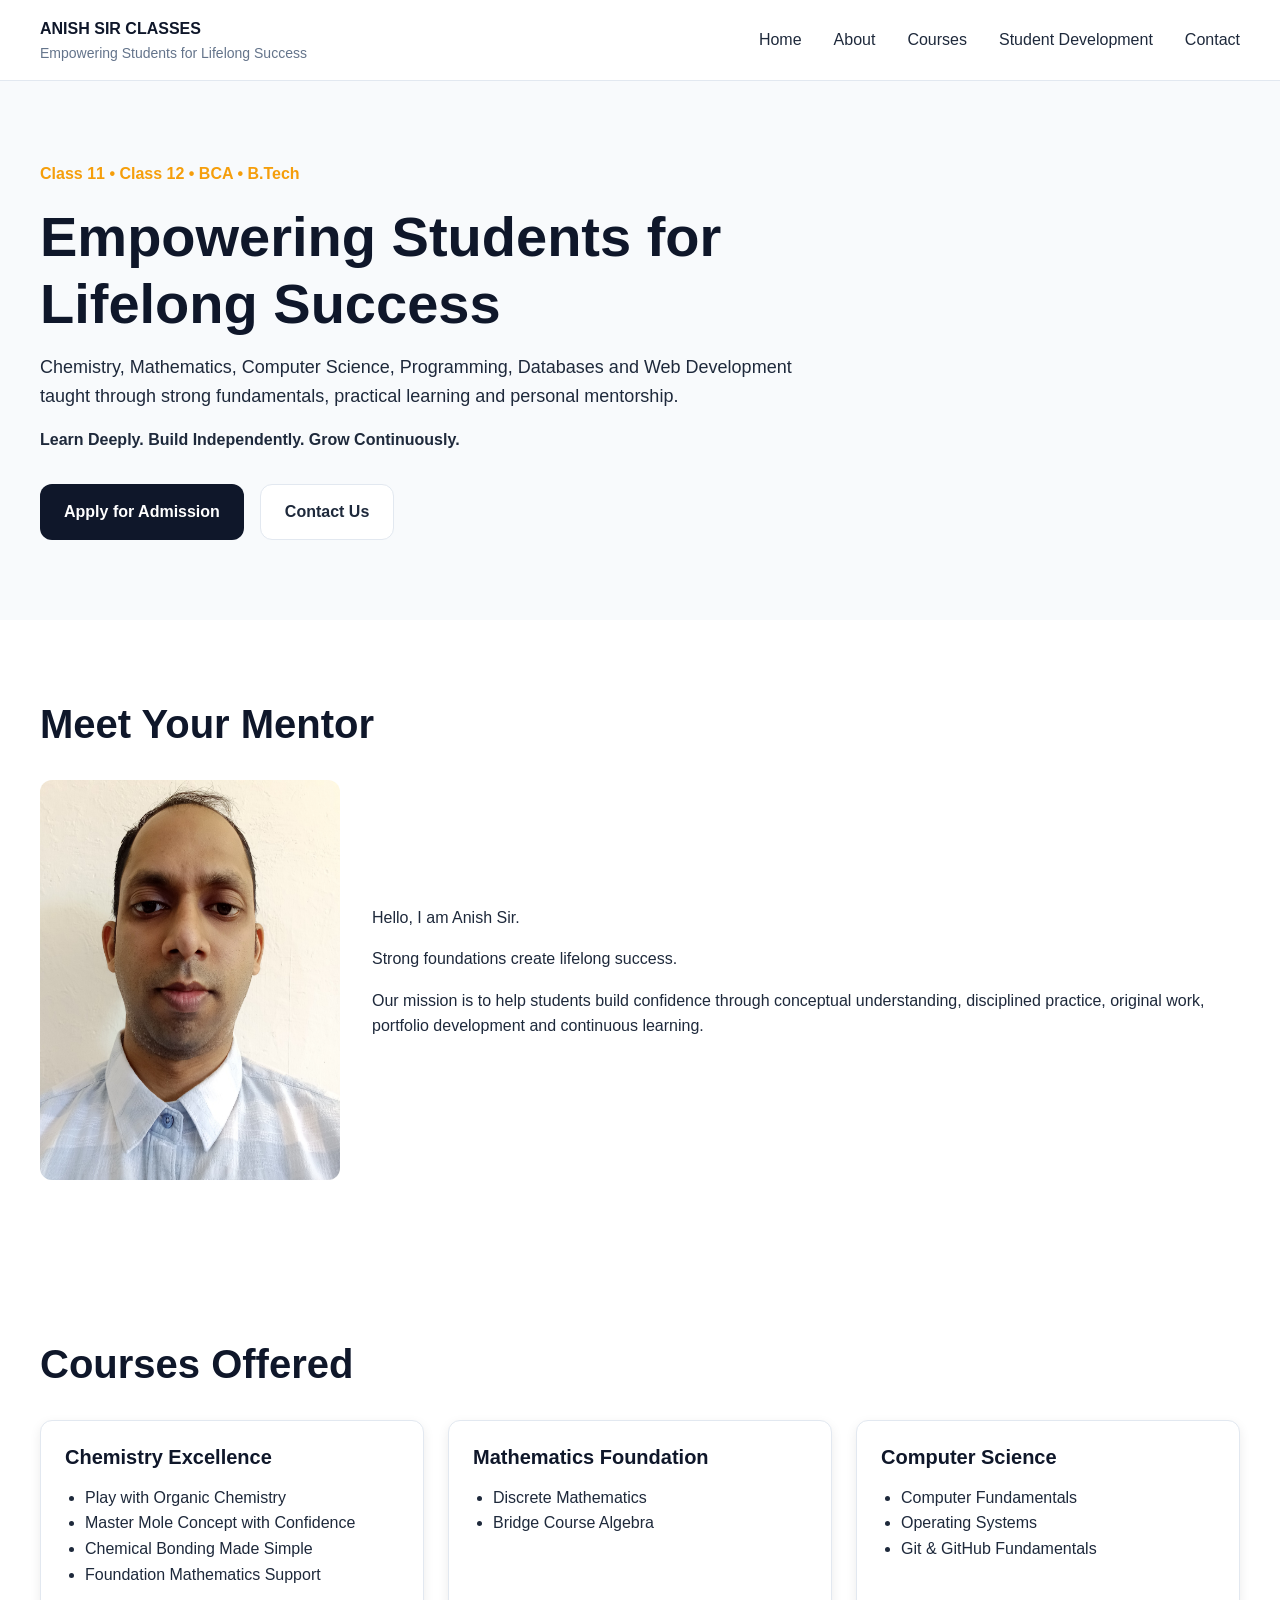
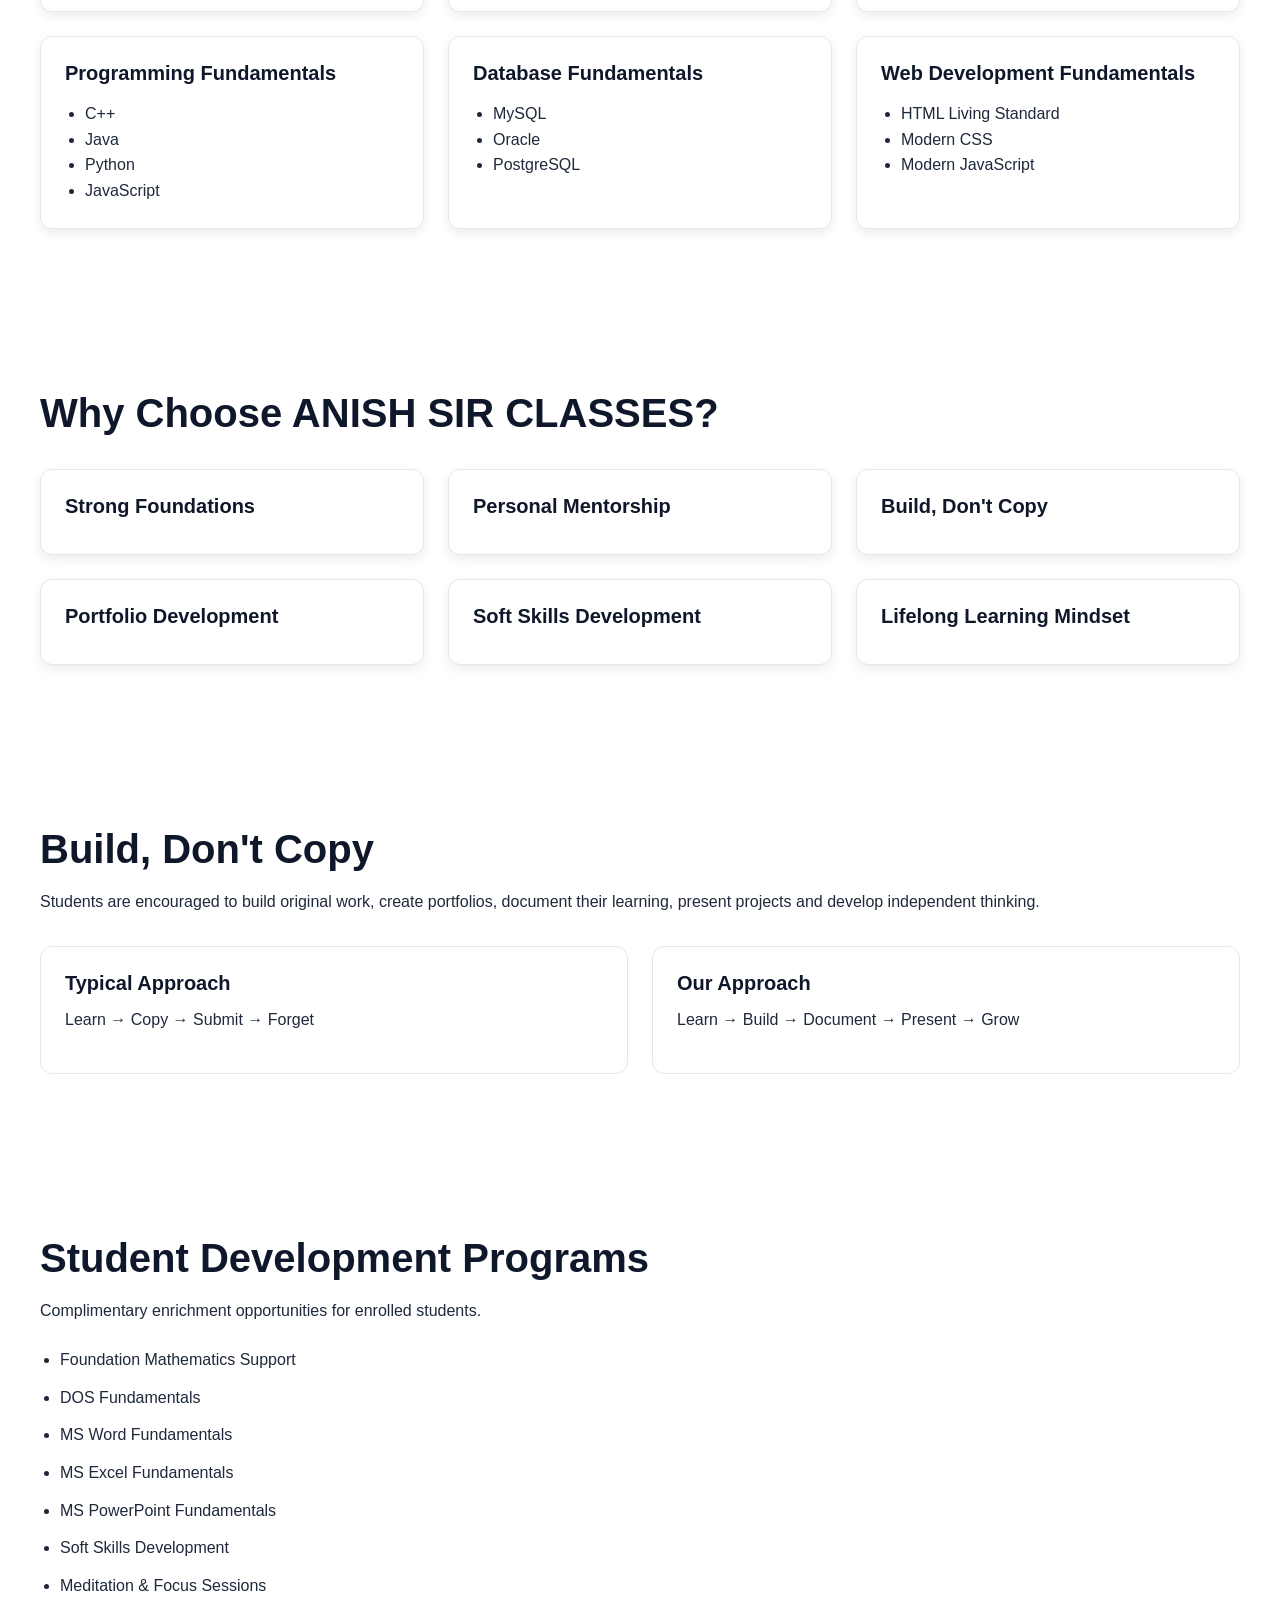
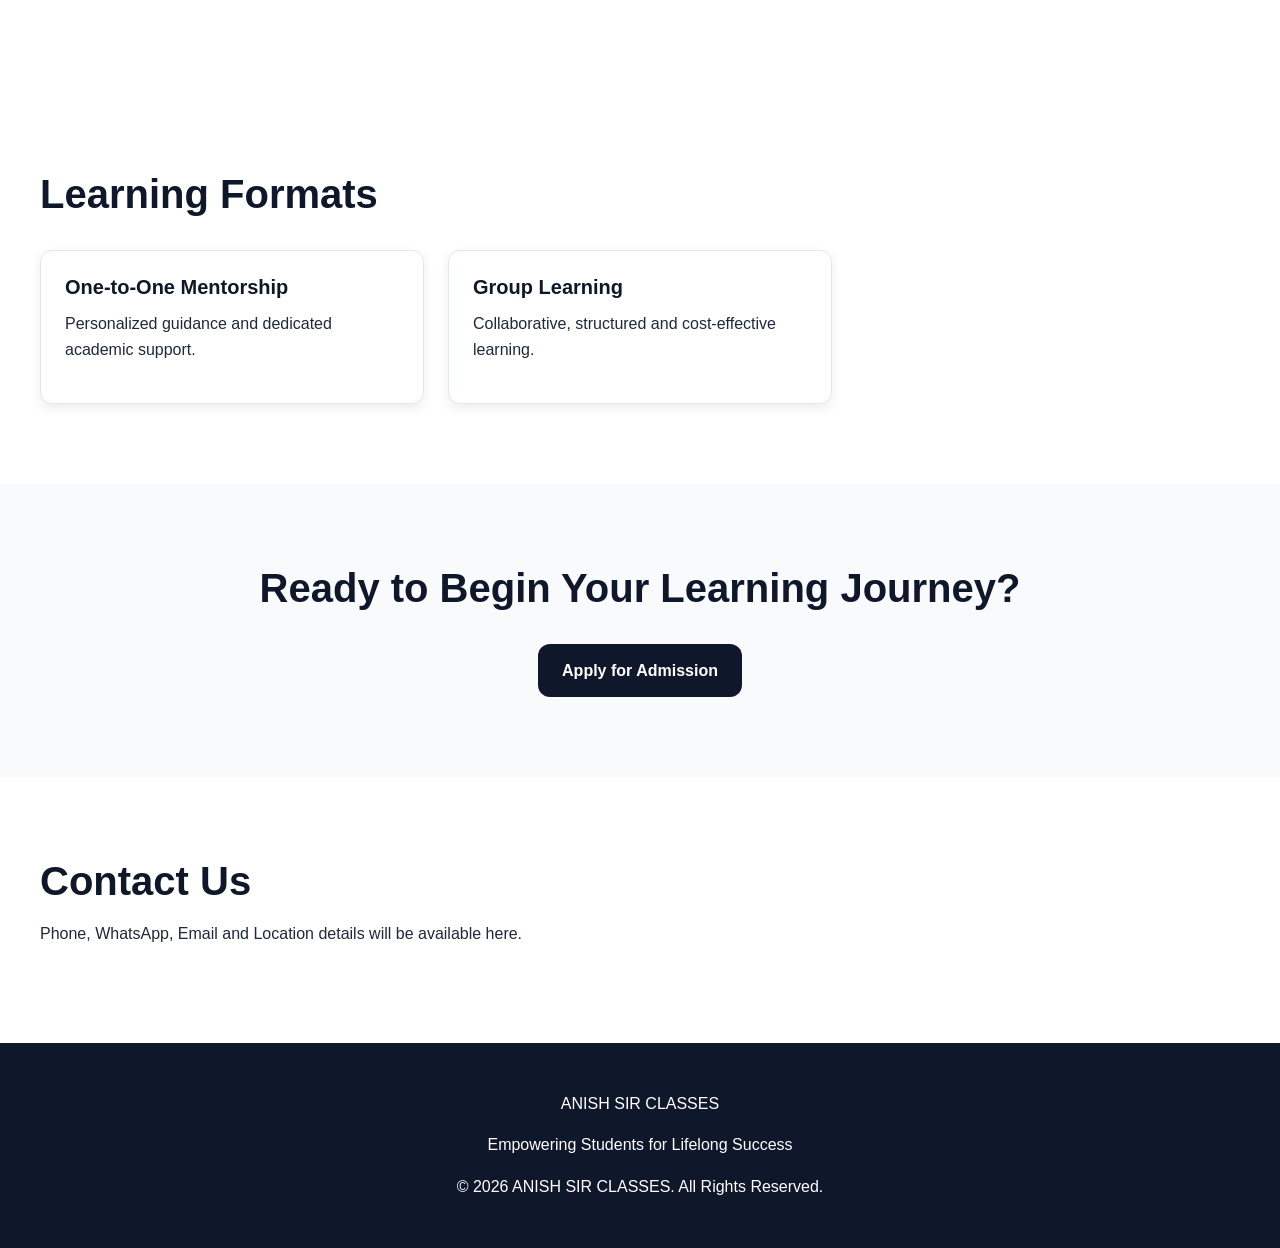
==== index.html @ a3684d5b "Add files via upload" ====
<!DOCTYPE html>
<html lang="en">

<head>
    <meta charset="utf-8">
    <meta name="viewport" content="width=device-width, initial-scale=1">

    <title>
        ANISH SIR CLASSES | Empowering Students for Lifelong Success
    </title>

    <meta name="description"
        content="Chemistry, Mathematics, Programming, Databases, Web Development, Git & GitHub Fundamentals, Portfolio Development, Soft Skills and Personal Mentorship for Class 11, Class 12, BCA and B.Tech Students.">

    <meta name="robots" content="index, follow">

    <meta name="theme-color" content="#0f172a">

    <link rel="canonical" href="https://anish-sir-classes-bhilai.netlify.app">

    <link rel="icon" href="assets/images/favicon/favicon.ico">

    <link rel="stylesheet" href="css/style.css">
</head>

<body>

    <a class="skip-link" href="#main-content">
        Skip to main content
    </a>

    <!-- Header -->

    <header class="site-header">

        <div class="container">

            <div class="header-wrapper">

                <a href="/" class="logo" aria-label="ANISH SIR CLASSES Home">
                    <span class="logo-title">
                        ANISH SIR CLASSES
                    </span>

                    <span class="logo-tagline">
                        Empowering Students for Lifelong Success
                    </span>
                </a>

                <button class="menu-toggle" type="button" aria-expanded="false" aria-controls="primary-navigation"
                    aria-label="Toggle navigation menu">
                    Menu
                </button>

                <nav id="primary-navigation" class="primary-navigation" aria-label="Primary Navigation">
                    <ul>

                        <li>
                            <a href="index.html">
                                Home
                            </a>
                        </li>

                        <li>
                            <a href="about.html">
                                About
                            </a>
                        </li>

                        <li>
                            <a href="courses.html">
                                Courses
                            </a>
                        </li>

                        <li>
                            <a href="student-development.html">
                                Student Development
                            </a>
                        </li>

                        <li>
                            <a href="contact.html">
                                Contact
                            </a>
                        </li>

                    </ul>
                </nav>

            </div>

        </div>

    </header>

    <main id="main-content">

        <!-- Hero -->

        <section class="hero">

            <div class="container">

                <div class="hero-content">

                    <p class="hero-label">
                        Class 11 • Class 12 • BCA • B.Tech
                    </p>

                    <h1>
                        Empowering Students for Lifelong Success
                    </h1>

                    <p class="hero-description">
                        Chemistry, Mathematics, Computer Science,
                        Programming, Databases and Web Development
                        taught through strong fundamentals,
                        practical learning and personal mentorship.
                    </p>

                    <p class="hero-principle">
                        Learn Deeply. Build Independently.
                        Grow Continuously.
                    </p>

                    <div class="hero-actions">

                        <a href="contact.html" class="button button-primary">
                            Apply for Admission
                        </a>

                        <a href="#contact" class="button button-secondary">
                            Contact Us
                        </a>

                    </div>

                </div>

            </div>

        </section>

        <!-- Founder -->

        <section class="founder">

            <div class="container">

                <h2>
                    Meet Your Mentor
                </h2>

                <div class="founder-content">

                    <img src="assets/images/founder.jpg" alt="Founder of ANISH SIR CLASSES" width="400" height="400"
                        loading="lazy">

                    <div>

                        <p>
                            Hello, I am Anish Sir.
                        </p>

                        <p>
                            Strong foundations create lifelong success.
                        </p>

                        <p>
                            Our mission is to help students build
                            confidence through conceptual understanding,
                            disciplined practice, original work,
                            portfolio development and continuous learning.
                        </p>

                    </div>

                </div>

            </div>

        </section>

        <!-- Courses -->

        <section class="courses">

            <div class="container">

                <h2>
                    Courses Offered
                </h2>

                <div class="card-grid">

                    <article class="card">

                        <h3>
                            Chemistry Excellence
                        </h3>

                        <ul>
                            <li>Play with Organic Chemistry</li>
                            <li>Master Mole Concept with Confidence</li>
                            <li>Chemical Bonding Made Simple</li>
                            <li>Foundation Mathematics Support</li>
                        </ul>

                    </article>

                    <article class="card">

                        <h3>
                            Mathematics Foundation
                        </h3>

                        <ul>
                            <li>Discrete Mathematics</li>
                            <li>Bridge Course Algebra</li>
                        </ul>

                    </article>

                    <article class="card">

                        <h3>
                            Computer Science
                        </h3>

                        <ul>
                            <li>Computer Fundamentals</li>
                            <li>Operating Systems</li>
                            <li>Git &amp; GitHub Fundamentals</li>
                        </ul>

                    </article>

                    <article class="card">

                        <h3>
                            Programming Fundamentals
                        </h3>

                        <ul>
                            <li>C++</li>
                            <li>Java</li>
                            <li>Python</li>
                            <li>JavaScript</li>
                        </ul>

                    </article>

                    <article class="card">

                        <h3>
                            Database Fundamentals
                        </h3>

                        <ul>
                            <li>MySQL</li>
                            <li>Oracle</li>
                            <li>PostgreSQL</li>
                        </ul>

                    </article>

                    <article class="card">

                        <h3>
                            Web Development Fundamentals
                        </h3>

                        <ul>
                            <li>HTML Living Standard</li>
                            <li>Modern CSS</li>
                            <li>Modern JavaScript</li>
                        </ul>

                    </article>

                </div>

            </div>

        </section>

        <!-- Why Choose Us -->

        <section class="why-us">

            <div class="container">

                <h2>
                    Why Choose ANISH SIR CLASSES?
                </h2>

                <div class="card-grid">

                    <article class="card">
                        <h3>Strong Foundations</h3>
                    </article>

                    <article class="card">
                        <h3>Personal Mentorship</h3>
                    </article>

                    <article class="card">
                        <h3>Build, Don't Copy</h3>
                    </article>

                    <article class="card">
                        <h3>Portfolio Development</h3>
                    </article>

                    <article class="card">
                        <h3>Soft Skills Development</h3>
                    </article>

                    <article class="card">
                        <h3>Lifelong Learning Mindset</h3>
                    </article>

                </div>

            </div>

        </section>

        <!-- Build Don't Copy -->

        <section class="philosophy">

            <div class="container">

                <h2>
                    Build, Don't Copy
                </h2>

                <p>
                    Students are encouraged to build original work,
                    create portfolios, document their learning,
                    present projects and develop independent thinking.
                </p>

                <div class="comparison">

                    <div>
                        <h3>
                            Typical Approach
                        </h3>

                        <p>
                            Learn → Copy → Submit → Forget
                        </p>
                    </div>

                    <div>
                        <h3>
                            Our Approach
                        </h3>

                        <p>
                            Learn → Build → Document → Present → Grow
                        </p>
                    </div>

                </div>

            </div>

        </section>

        <!-- Student Development -->

        <section class="student-development">

            <div class="container">

                <h2>
                    Student Development Programs
                </h2>

                <p>
                    Complimentary enrichment opportunities
                    for enrolled students.
                </p>

                <ul>

                    <li>Foundation Mathematics Support</li>

                    <li>DOS Fundamentals</li>

                    <li>MS Word Fundamentals</li>

                    <li>MS Excel Fundamentals</li>

                    <li>MS PowerPoint Fundamentals</li>

                    <li>Soft Skills Development</li>

                    <li>Meditation &amp; Focus Sessions</li>

                </ul>

            </div>

        </section>

        <!-- Learning Formats -->

        <section class="learning-formats">

            <div class="container">

                <h2>
                    Learning Formats
                </h2>

                <div class="card-grid">

                    <article class="card">

                        <h3>
                            One-to-One Mentorship
                        </h3>

                        <p>
                            Personalized guidance and dedicated
                            academic support.
                        </p>

                    </article>

                    <article class="card">

                        <h3>
                            Group Learning
                        </h3>

                        <p>
                            Collaborative, structured and
                            cost-effective learning.
                        </p>

                    </article>

                </div>

            </div>

        </section>

        <!-- CTA -->

        <section class="cta">

            <div class="container">

                <h2>
                    Ready to Begin Your Learning Journey?
                </h2>

                <a href="contact.html" class="button button-primary">
                    Apply for Admission
                </a>

            </div>

        </section>

        <!-- Contact -->

        <section id="contact" class="contact">

            <div class="container">

                <h2>
                    Contact Us
                </h2>

                <p>
                    Phone, WhatsApp, Email and Location
                    details will be available here.
                </p>

            </div>

        </section>

    </main>

    <footer class="site-footer">

        <div class="container">

            <p>
                ANISH SIR CLASSES
            </p>

            <p>
                Empowering Students for Lifelong Success
            </p>

            <p>
                © 2026 ANISH SIR CLASSES.
                All Rights Reserved.
            </p>

        </div>

    </footer>

    <script src="js/main.js" defer></script>

</body>

</html>
---- css/style.css ----
/* =========================================================
   ANISH SIR CLASSES
   Version: 1.0
   Mobile First
   ========================================================= */

/* =========================================================
   RESET
   ========================================================= */

*,
*::before,
*::after {
    box-sizing: border-box;
}

* {
    margin: 0;
}

html {
    scroll-behavior: smooth;
}

body {
    min-height: 100vh;
    text-rendering: optimizeLegibility;
    line-height: 1.6;
}

img,
picture {
    display: block;
    max-width: 100%;
}

ul,
ol {
    padding-left: 1.25rem;
}

button,
input,
textarea,
select {
    font: inherit;
}

/* =========================================================
   DESIGN TOKENS
   ========================================================= */

:root {
    --color-primary: #0f172a;
    --color-secondary: #ffffff;
    --color-accent: #f59e0b;

    --color-text: #1e293b;
    --color-muted: #64748b;

    --color-border: #e2e8f0;
    --color-surface: #f8fafc;

    --shadow-sm: 0 4px 12px rgba(0, 0, 0, 0.08);

    --radius: 12px;

    --container-width: 1200px;

    --space-xs: 0.5rem;
    --space-sm: 1rem;
    --space-md: 1.5rem;
    --space-lg: 2rem;
    --space-xl: 4rem;
    --space-2xl: 5rem;

    --transition: 0.2s ease-in-out;
}

/* =========================================================
   BASE
   ========================================================= */

body {
    font-family:
        "Segoe UI",
        Arial,
        sans-serif;

    color: var(--color-text);
    background: var(--color-secondary);
}

a {
    color: inherit;
    text-decoration: none;
}

p {
    margin-bottom: 1rem;
}

section {
    padding: var(--space-2xl) 0;
}

h1,
h2,
h3 {
    line-height: 1.2;
    color: var(--color-primary);
}

h1 {
    font-size: clamp(2rem, 5vw, 3.5rem);
}

h2 {
    font-size: clamp(1.75rem, 4vw, 2.5rem);
    margin-bottom: 1rem;
}

h3 {
    font-size: 1.25rem;
    margin-bottom: 0.75rem;
}

/* =========================================================
   ACCESSIBILITY
   ========================================================= */

:focus-visible {
    outline: 3px solid var(--color-accent);
    outline-offset: 3px;
}

.skip-link {
    position: absolute;
    left: -9999px;
    top: 0;
}

.skip-link:focus {
    left: 1rem;
    top: 1rem;
    background: var(--color-primary);
    color: white;
    padding: 0.75rem 1rem;
    border-radius: var(--radius);
    z-index: 1000;
}

/* =========================================================
   LAYOUT
   ========================================================= */

.container {
    width: min(100% - 2rem, var(--container-width));
    margin-inline: auto;
}

/* =========================================================
   HEADER
   ========================================================= */

.site-header {
    position: sticky;
    top: 0;
    z-index: 100;
    background: white;
    border-bottom: 1px solid var(--color-border);
}

.header-wrapper {
    display: flex;
    align-items: center;
    justify-content: space-between;

    min-height: 80px;
}

.logo {
    display: flex;
    flex-direction: column;
}

.logo-title {
    font-weight: 700;
    color: var(--color-primary);
}

.logo-tagline {
    font-size: 0.875rem;
    color: var(--color-muted);
}

.menu-toggle {
    border: 1px solid var(--color-border);
    background: white;
    padding: 0.75rem 1rem;
    border-radius: var(--radius);
    cursor: pointer;
}

/* =========================================================
   NAVIGATION
   ========================================================= */

.primary-navigation {
    display: none;
}

.primary-navigation ul {
    list-style: none;
    padding: 0;
}

.primary-navigation a {
    display: block;
    padding: 0.75rem 0;
}

.primary-navigation.is-open {
    display: block;
}

/* =========================================================
   HERO
   ========================================================= */

.hero {
    background: var(--color-surface);
}

.hero-content {
    max-width: 800px;
}

.hero-label {
    color: var(--color-accent);
    font-weight: 600;
}

.hero-description {
    margin-top: 1rem;
    font-size: 1.125rem;
}

.hero-principle {
    font-weight: 600;
    margin-top: 1rem;
}

.hero-actions {
    display: flex;
    flex-wrap: wrap;
    gap: 1rem;
    margin-top: 2rem;
}

/* =========================================================
   BUTTONS
   ========================================================= */

.button {
    display: inline-flex;
    align-items: center;
    justify-content: center;

    min-height: 48px;

    padding: 0.875rem 1.5rem;

    border-radius: var(--radius);

    font-weight: 600;

    transition: var(--transition);
}

.button-primary {
    background: var(--color-primary);
    color: white;
}

.button-primary:hover {
    transform: translateY(-2px);
}

.button-secondary {
    background: white;
    border: 1px solid var(--color-border);
}

.button-secondary:hover {
    transform: translateY(-2px);
}

/* =========================================================
   CARDS
   ========================================================= */

.card-grid {
    display: grid;
    gap: 1.5rem;
    margin-top: 2rem;
}

.card {
    background: white;
    border: 1px solid var(--color-border);

    border-radius: var(--radius);

    padding: 1.5rem;

    box-shadow: var(--shadow-sm);
}

.card ul {
    margin-top: 1rem;
}

/* =========================================================
   FOUNDER
   ========================================================= */

.founder-content {
    display: grid;
    gap: 2rem;
    margin-top: 2rem;
}

.founder img {
    border-radius: var(--radius);
}

/* =========================================================
   BUILD DON'T COPY
   ========================================================= */

.comparison {
    display: grid;
    gap: 1.5rem;
    margin-top: 2rem;
}

.comparison>div {
    border: 1px solid var(--color-border);
    padding: 1.5rem;
    border-radius: var(--radius);
}

/* =========================================================
   STUDENT DEVELOPMENT
   ========================================================= */

.student-development ul {
    margin-top: 1.5rem;
}

.student-development li {
    margin-bottom: 0.75rem;
}

/* =========================================================
   CTA
   ========================================================= */

.cta {
    text-align: center;
    background: var(--color-surface);
}

.cta .button {
    margin-top: 1rem;
}

/* =========================================================
   CONTACT
   ========================================================= */

.contact {
    background: white;
}

/* =========================================================
   FOOTER
   ========================================================= */

.site-footer {
    background: var(--color-primary);
    color: white;

    padding: 3rem 0;

    text-align: center;
}

.site-footer p:last-child {
    margin-bottom: 0;
}

/* =========================================================
   TABLET
   ========================================================= */

@media (min-width: 768px) {

    .card-grid {
        grid-template-columns:
            repeat(2, minmax(0, 1fr));
    }

    .comparison {
        grid-template-columns:
            repeat(2, minmax(0, 1fr));
    }

    .founder-content {
        grid-template-columns:
            300px 1fr;
        align-items: center;
    }
}

/* =========================================================
   DESKTOP
   ========================================================= */

@media (min-width: 1024px) {

    .menu-toggle {
        display: none;
    }

    .primary-navigation {
        display: block;
    }

    .primary-navigation ul {
        display: flex;
        gap: 2rem;
        align-items: center;
    }

    .primary-navigation a {
        padding: 0;
    }

    .card-grid {
        grid-template-columns:
            repeat(3, minmax(0, 1fr));
    }
}

/* =========================================================
   UNIVERSAL PAGE COMPONENTS
   ========================================================= */

.page-header {
    background: var(--color-surface);
    text-align: center;
}

.page-header p {
    max-width: 700px;
    margin-inline: auto;
}

.section {
    padding: var(--space-2xl) 0;
}

.section-alt {
    background: var(--color-surface);
}

.section-title {
    text-align: center;
    margin-bottom: 2rem;
}

/* =========================================================
   UNIVERSAL GRID
   ========================================================= */

.grid {
    display: grid;
    gap: 1.5rem;
}

/* =========================================================
   UNIVERSAL CARD
   ========================================================= */

.card {
    background: white;
    border: 1px solid var(--color-border);
    border-radius: var(--radius);
    padding: 1.5rem;
    box-shadow: var(--shadow-sm);
}

/* =========================================================
   UNIVERSAL BUTTONS
   ========================================================= */

.button,
.btn {
    display: inline-flex;
    align-items: center;
    justify-content: center;

    min-height: 48px;

    padding: 0.875rem 1.5rem;

    border: 0;

    border-radius: var(--radius);

    cursor: pointer;

    transition: var(--transition);

    font-weight: 600;
}

.button-primary,
.btn {
    background: var(--color-primary);
    color: white;
}

.button-primary:hover,
.btn:hover {
    transform: translateY(-2px);
}

.button-secondary {
    background: white;
    border: 1px solid var(--color-border);
}

/* =========================================================
   UNIVERSAL LISTS
   ========================================================= */

.feature-list,
.course-list {
    padding-left: 1.25rem;
}

.feature-list li,
.course-list li {
    margin-bottom: 0.75rem;
}

/* =========================================================
   UNIVERSAL FORM
   ========================================================= */

.form,
.contact-form {
    max-width: 700px;
}

.form-group {
    margin-bottom: 1.25rem;
}

.form-group label {
    display: block;
    margin-bottom: 0.5rem;
    font-weight: 600;
}

.form-group input,
.form-group textarea,
.form-group select {
    width: 100%;

    padding: 0.875rem;

    border: 1px solid var(--color-border);

    border-radius: var(--radius);

    background: white;
}

.form-group textarea {
    resize: vertical;
}

/* =========================================================
   ERROR PAGE
   ========================================================= */

.error-page {
    min-height: 70vh;

    display: flex;

    align-items: center;
}

.error-container {
    max-width: 700px;

    margin-inline: auto;

    text-align: center;
}

.error-container h1 {
    font-size: clamp(4rem, 10vw, 8rem);
}

/* =========================================================
   RESPONSIVE
   ========================================================= */

@media (min-width: 768px) {

    .grid {
        grid-template-columns:
            repeat(2, minmax(0, 1fr));
    }
}

@media (min-width: 1024px) {

    .grid {
        grid-template-columns:
            repeat(3, minmax(0, 1fr));
    }
}
.main-nav ul {
    list-style: none;
    padding: 0;
}

.main-nav a {
    display: block;
    padding: 0.75rem 0;
}

@media (min-width: 1024px) {

    .main-nav ul {
        display: flex;
        gap: 2rem;
        align-items: center;
    }

    .main-nav a {
        padding: 0;
    }
}
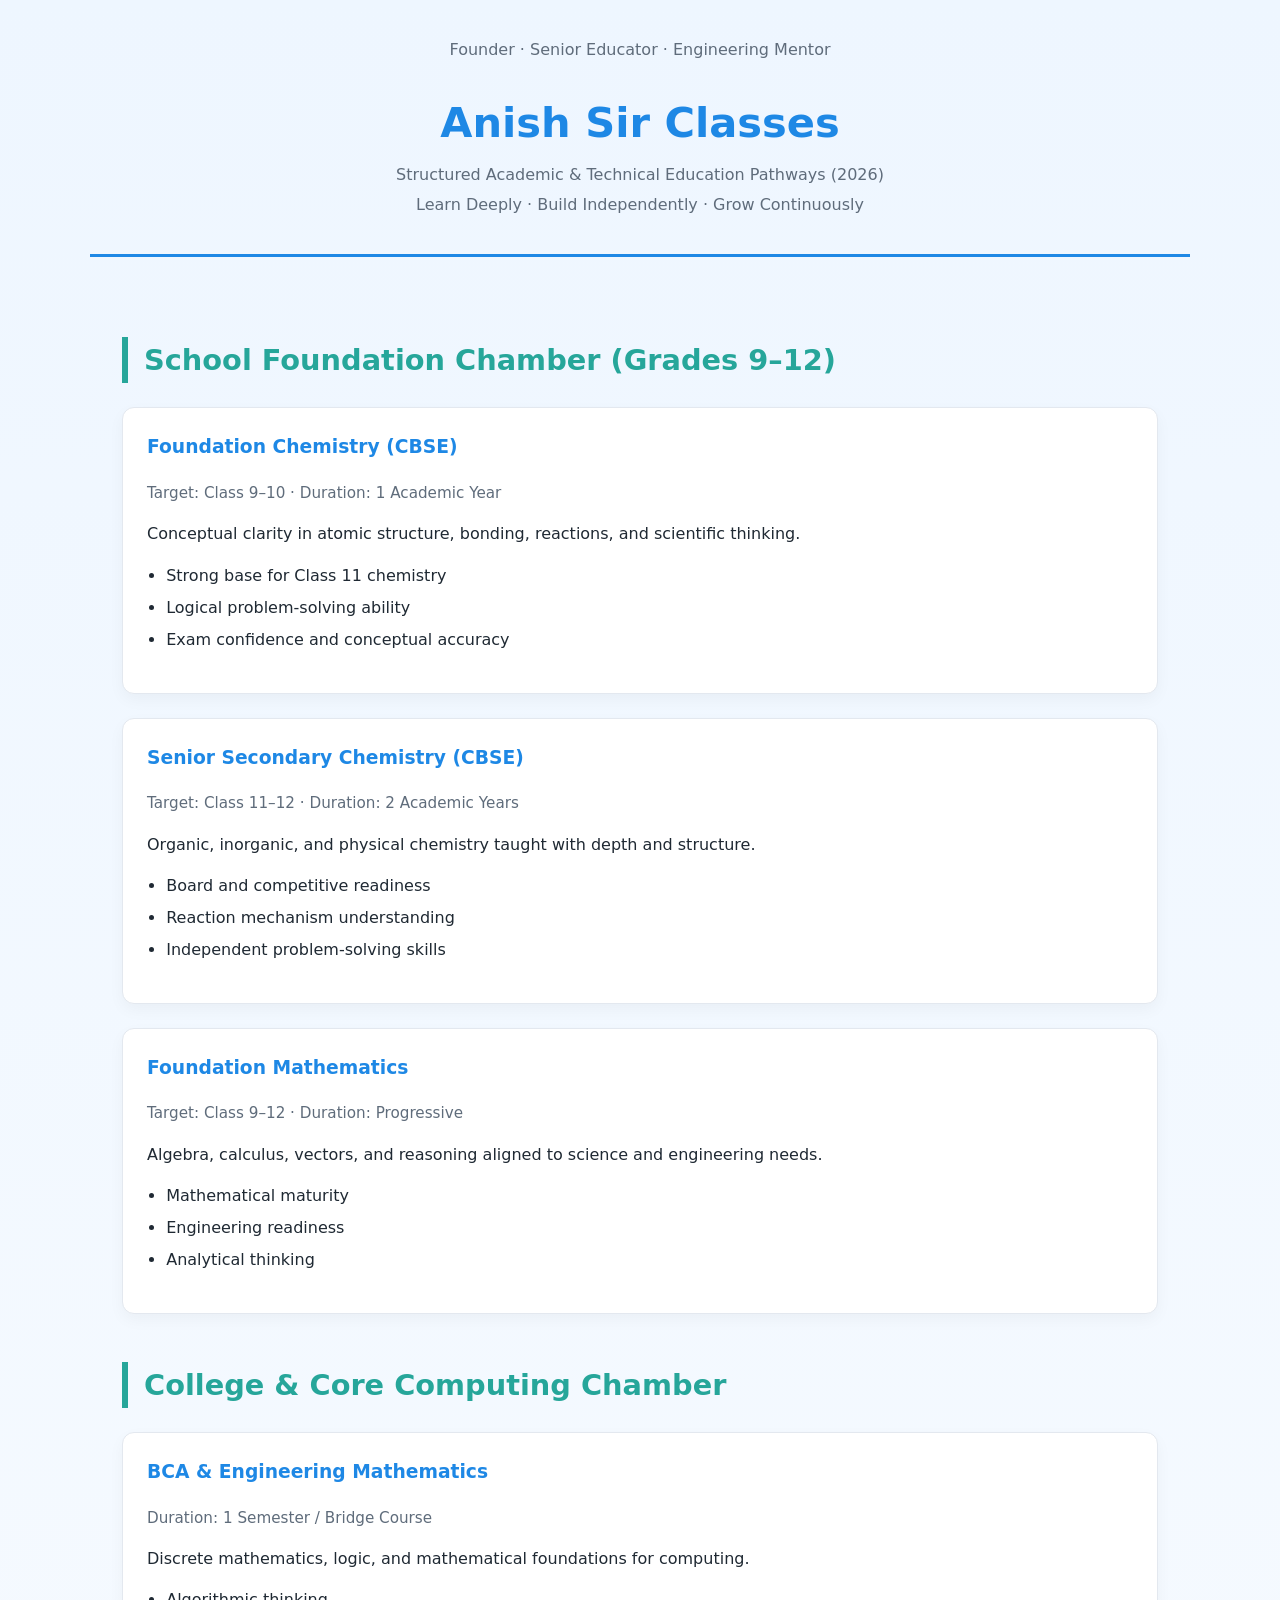
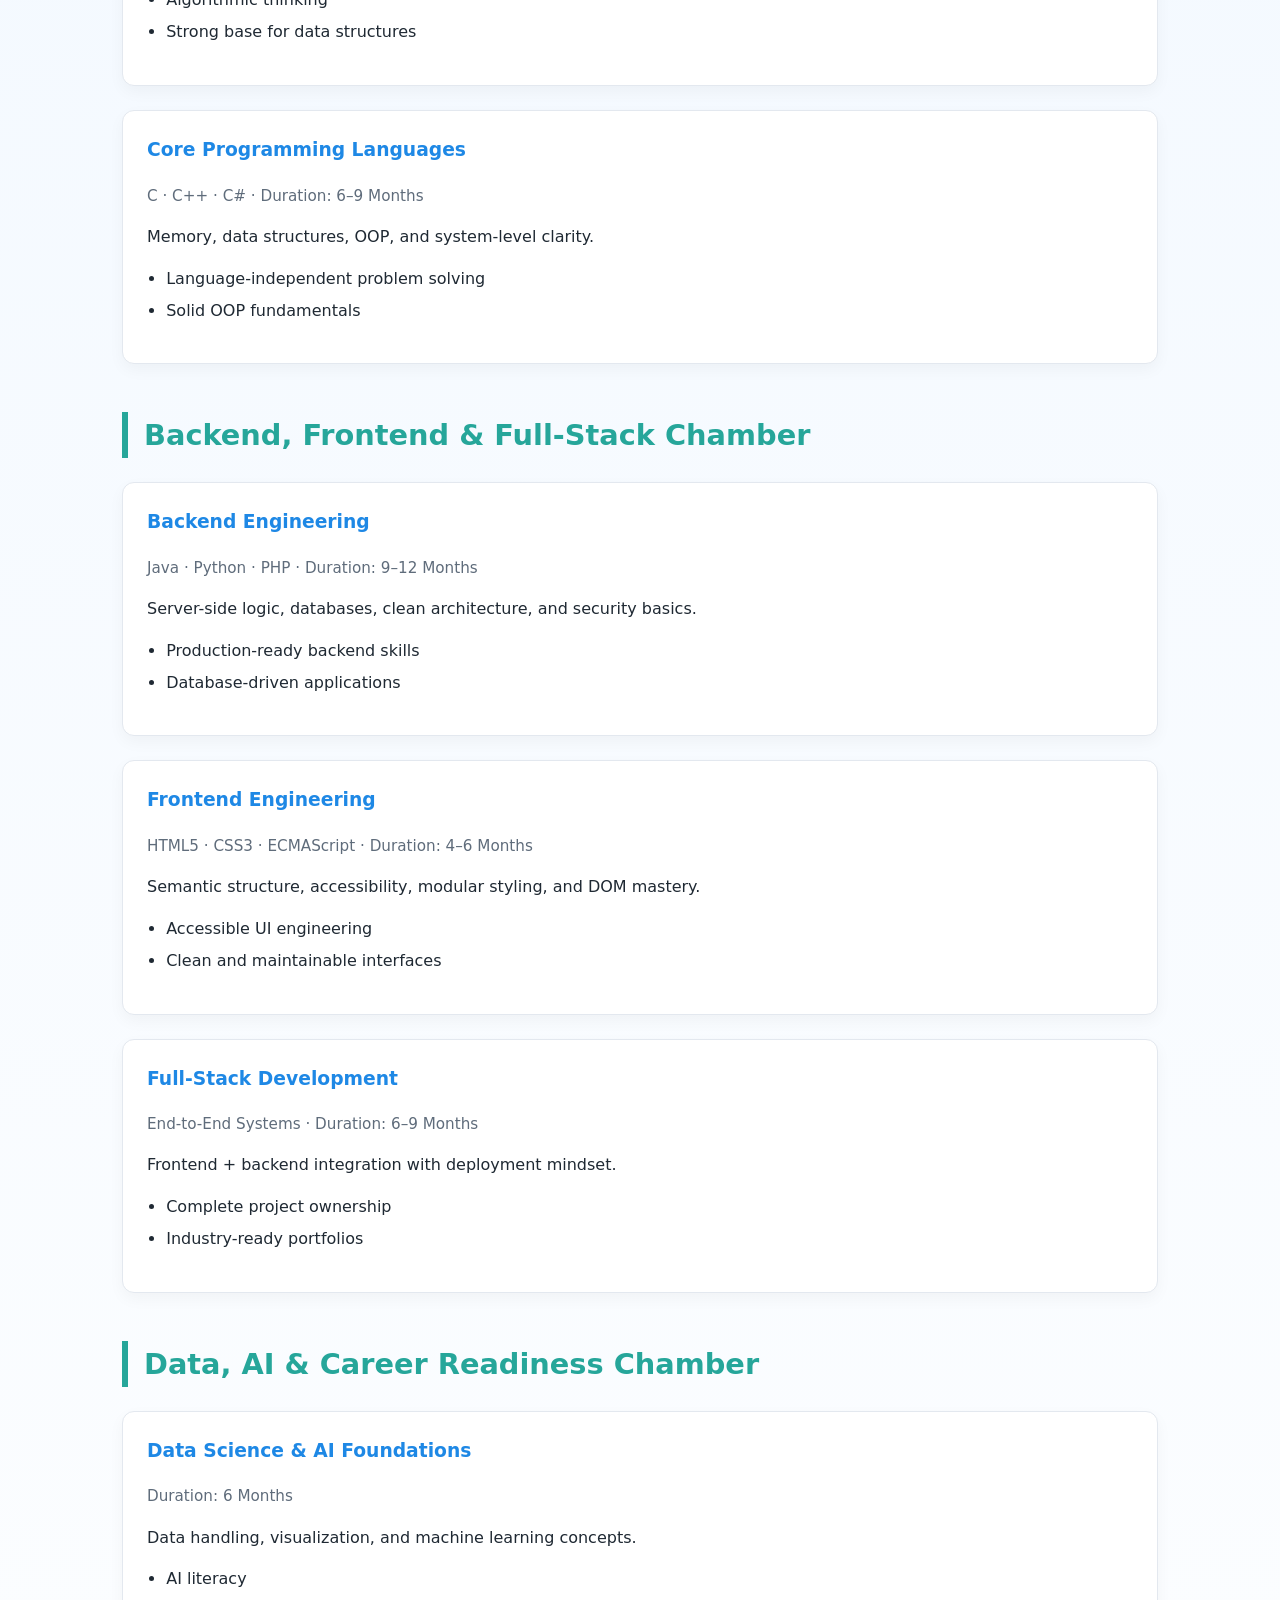
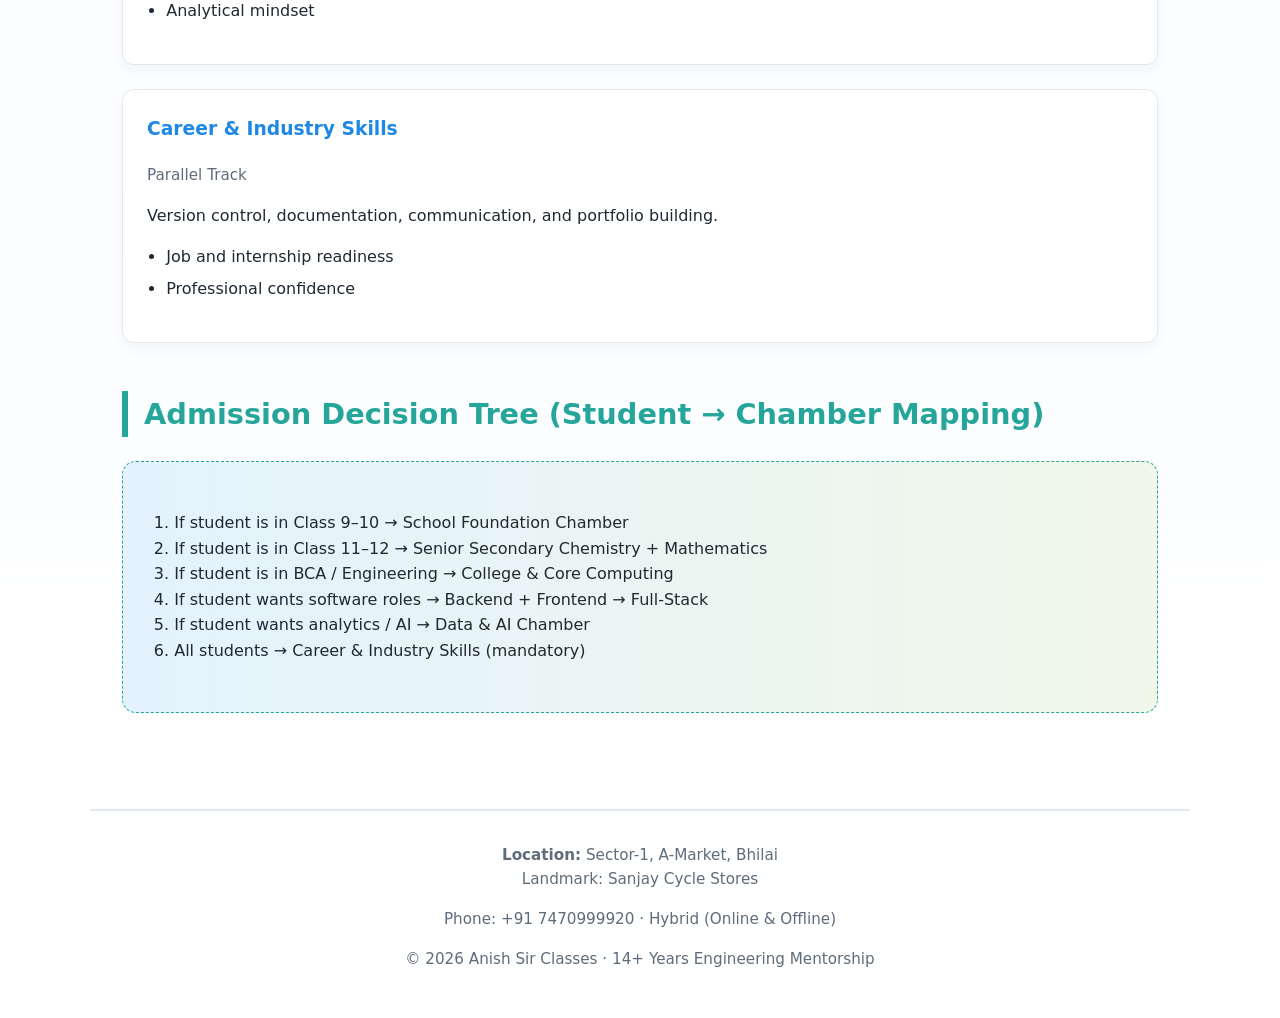
==== commit 75490b41: "Rename index to index.html" ====
--- a/index.html
+++ b/index.html
@@ -2,518 +2,321 @@
 <html lang="en">
 
 <head>
-    <meta charset="utf-8">
+    <meta charset="UTF-8">
     <meta name="viewport" content="width=device-width, initial-scale=1">
 
-    <title>
-        ANISH SIR CLASSES | Empowering Students for Lifelong Success
-    </title>
-
-    <meta name="description"
-        content="Chemistry, Mathematics, Programming, Databases, Web Development, Git & GitHub Fundamentals, Portfolio Development, Soft Skills and Personal Mentorship for Class 11, Class 12, BCA and B.Tech Students.">
-
-    <meta name="robots" content="index, follow">
-
-    <meta name="theme-color" content="#0f172a">
-
-    <link rel="canonical" href="https://anish-sir-classes-bhilai.netlify.app">
-
-    <link rel="icon" href="assets/images/favicon/favicon.ico">
-
-    <link rel="stylesheet" href="css/style.css">
+    <!-- SECURITY: STATIC EDUCATIONAL SITE (2026) -->
+    <meta http-equiv="Content-Security-Policy"
+        content="default-src 'self'; style-src 'self' 'unsafe-inline'; object-src 'none'; frame-ancestors 'none'">
+    <meta http-equiv="X-Content-Type-Options" content="nosniff">
+    <meta name="referrer" content="strict-origin-when-cross-origin">
+
+    <title>Anish Sir Classes | Structured Education Pathway</title>
+
+    <style>
+        :root {
+            --bg-main: #f7fbff;
+            --bg-card: #ffffff;
+            --primary: #1e88e5;
+            --secondary: #26a69a;
+            --accent: #ffca28;
+            --text-main: #1f2933;
+            --text-soft: #5f6c7b;
+            --border-soft: #e3e8ef;
+        }
+
+        * {
+            box-sizing: border-box;
+        }
+
+        body {
+            margin: 0;
+            font-family: system-ui, -apple-system, Segoe UI, Roboto, Ubuntu, sans-serif;
+            background: linear-gradient(to bottom, #eef6ff, #ffffff);
+            color: var(--text-main);
+            line-height: 1.6;
+        }
+
+        header,
+        main,
+        footer {
+            max-width: 1100px;
+            margin: auto;
+            padding: 2rem;
+        }
+
+        header {
+            text-align: center;
+            border-bottom: 3px solid var(--primary);
+        }
+
+        header h1 {
+            margin-bottom: 0.3rem;
+            font-size: 2.6rem;
+            color: var(--primary);
+        }
+
+        header p {
+            margin: 0.3rem 0;
+            color: var(--text-soft);
+        }
+
+        section {
+            margin-top: 3rem;
+        }
+
+        section>h2 {
+            border-left: 6px solid var(--secondary);
+            padding-left: 1rem;
+            font-size: 1.8rem;
+            color: var(--secondary);
+            margin-bottom: 1.5rem;
+        }
+
+        article {
+            background: var(--bg-card);
+            border: 1px solid var(--border-soft);
+            border-radius: 12px;
+            padding: 1.5rem;
+            margin-bottom: 1.5rem;
+            box-shadow: 0 6px 16px rgba(0, 0, 0, 0.04);
+            transition: transform 0.3s ease;
+        }
+
+        article:hover {
+            transform: translateY(-4px);
+        }
+
+        article h3 {
+            margin-top: 0;
+            color: var(--primary);
+        }
+
+        .meta {
+            font-size: 0.95rem;
+            color: var(--text-soft);
+            margin-bottom: 0.8rem;
+        }
+
+        .outcomes {
+            margin-top: 0.8rem;
+            padding-left: 1.2rem;
+        }
+
+        .outcomes li {
+            margin-bottom: 0.4rem;
+        }
+
+        .decision-tree {
+            background: linear-gradient(to right, #e3f2fd, #f1f8e9);
+            border-radius: 14px;
+            padding: 2rem;
+            border: 1px dashed var(--secondary);
+        }
+
+        .decision-tree ol {
+            padding-left: 1.2rem;
+        }
+
+        footer {
+            border-top: 2px solid var(--border-soft);
+            margin-top: 4rem;
+            text-align: center;
+            font-size: 0.95rem;
+            color: var(--text-soft);
+        }
+
+        footer address {
+            font-style: normal;
+            margin-bottom: 1rem;
+        }
+
+        @media print {
+            body {
+                background: white;
+            }
+
+            article {
+                box-shadow: none;
+                break-inside: avoid;
+            }
+
+            header,
+            footer {
+                border: none;
+            }
+        }
+
+        @media (prefers-reduced-motion: reduce) {
+            article {
+                transition: none;
+            }
+        }
+    </style>
 </head>
 
 <body>
 
-    <a class="skip-link" href="#main-content">
-        Skip to main content
-    </a>
-
-    <!-- Header -->
-
-    <header class="site-header">
-
-        <div class="container">
-
-            <div class="header-wrapper">
-
-                <a href="/" class="logo" aria-label="ANISH SIR CLASSES Home">
-                    <span class="logo-title">
-                        ANISH SIR CLASSES
-                    </span>
-
-                    <span class="logo-tagline">
-                        Empowering Students for Lifelong Success
-                    </span>
-                </a>
-
-                <button class="menu-toggle" type="button" aria-expanded="false" aria-controls="primary-navigation"
-                    aria-label="Toggle navigation menu">
-                    Menu
-                </button>
-
-                <nav id="primary-navigation" class="primary-navigation" aria-label="Primary Navigation">
-                    <ul>
-
-                        <li>
-                            <a href="index.html">
-                                Home
-                            </a>
-                        </li>
-
-                        <li>
-                            <a href="about.html">
-                                About
-                            </a>
-                        </li>
-
-                        <li>
-                            <a href="courses.html">
-                                Courses
-                            </a>
-                        </li>
-
-                        <li>
-                            <a href="student-development.html">
-                                Student Development
-                            </a>
-                        </li>
-
-                        <li>
-                            <a href="contact.html">
-                                Contact
-                            </a>
-                        </li>
-
-                    </ul>
-                </nav>
-
+    <header>
+        <p>Founder · Senior Educator · Engineering Mentor</p>
+        <h1>Anish Sir Classes</h1>
+        <p>Structured Academic & Technical Education Pathways (2026)</p>
+        <p>Learn Deeply · Build Independently · Grow Continuously</p>
+    </header>
+
+    <main>
+
+        <!-- SCHOOL CHAMBER -->
+        <section>
+            <h2>School Foundation Chamber (Grades 9–12)</h2>
+
+            <article>
+                <h3>Foundation Chemistry (CBSE)</h3>
+                <p class="meta">Target: Class 9–10 · Duration: 1 Academic Year</p>
+                <p>Conceptual clarity in atomic structure, bonding, reactions, and scientific thinking.</p>
+                <ul class="outcomes">
+                    <li>Strong base for Class 11 chemistry</li>
+                    <li>Logical problem-solving ability</li>
+                    <li>Exam confidence and conceptual accuracy</li>
+                </ul>
+            </article>
+
+            <article>
+                <h3>Senior Secondary Chemistry (CBSE)</h3>
+                <p class="meta">Target: Class 11–12 · Duration: 2 Academic Years</p>
+                <p>Organic, inorganic, and physical chemistry taught with depth and structure.</p>
+                <ul class="outcomes">
+                    <li>Board and competitive readiness</li>
+                    <li>Reaction mechanism understanding</li>
+                    <li>Independent problem-solving skills</li>
+                </ul>
+            </article>
+
+            <article>
+                <h3>Foundation Mathematics</h3>
+                <p class="meta">Target: Class 9–12 · Duration: Progressive</p>
+                <p>Algebra, calculus, vectors, and reasoning aligned to science and engineering needs.</p>
+                <ul class="outcomes">
+                    <li>Mathematical maturity</li>
+                    <li>Engineering readiness</li>
+                    <li>Analytical thinking</li>
+                </ul>
+            </article>
+        </section>
+
+        <!-- COLLEGE CHAMBER -->
+        <section>
+            <h2>College & Core Computing Chamber</h2>
+
+            <article>
+                <h3>BCA & Engineering Mathematics</h3>
+                <p class="meta">Duration: 1 Semester / Bridge Course</p>
+                <p>Discrete mathematics, logic, and mathematical foundations for computing.</p>
+                <ul class="outcomes">
+                    <li>Algorithmic thinking</li>
+                    <li>Strong base for data structures</li>
+                </ul>
+            </article>
+
+            <article>
+                <h3>Core Programming Languages</h3>
+                <p class="meta">C · C++ · C# · Duration: 6–9 Months</p>
+                <p>Memory, data structures, OOP, and system-level clarity.</p>
+                <ul class="outcomes">
+                    <li>Language-independent problem solving</li>
+                    <li>Solid OOP fundamentals</li>
+                </ul>
+            </article>
+        </section>
+
+        <!-- SOFTWARE CHAMBER -->
+        <section>
+            <h2>Backend, Frontend & Full-Stack Chamber</h2>
+
+            <article>
+                <h3>Backend Engineering</h3>
+                <p class="meta">Java · Python · PHP · Duration: 9–12 Months</p>
+                <p>Server-side logic, databases, clean architecture, and security basics.</p>
+                <ul class="outcomes">
+                    <li>Production-ready backend skills</li>
+                    <li>Database-driven applications</li>
+                </ul>
+            </article>
+
+            <article>
+                <h3>Frontend Engineering</h3>
+                <p class="meta">HTML5 · CSS3 · ECMAScript · Duration: 4–6 Months</p>
+                <p>Semantic structure, accessibility, modular styling, and DOM mastery.</p>
+                <ul class="outcomes">
+                    <li>Accessible UI engineering</li>
+                    <li>Clean and maintainable interfaces</li>
+                </ul>
+            </article>
+
+            <article>
+                <h3>Full-Stack Development</h3>
+                <p class="meta">End-to-End Systems · Duration: 6–9 Months</p>
+                <p>Frontend + backend integration with deployment mindset.</p>
+                <ul class="outcomes">
+                    <li>Complete project ownership</li>
+                    <li>Industry-ready portfolios</li>
+                </ul>
+            </article>
+        </section>
+
+        <!-- CAREER CHAMBER -->
+        <section>
+            <h2>Data, AI & Career Readiness Chamber</h2>
+
+            <article>
+                <h3>Data Science & AI Foundations</h3>
+                <p class="meta">Duration: 6 Months</p>
+                <p>Data handling, visualization, and machine learning concepts.</p>
+                <ul class="outcomes">
+                    <li>AI literacy</li>
+                    <li>Analytical mindset</li>
+                </ul>
+            </article>
+
+            <article>
+                <h3>Career & Industry Skills</h3>
+                <p class="meta">Parallel Track</p>
+                <p>Version control, documentation, communication, and portfolio building.</p>
+                <ul class="outcomes">
+                    <li>Job and internship readiness</li>
+                    <li>Professional confidence</li>
+                </ul>
+            </article>
+        </section>
+
+        <!-- ADMISSION DECISION TREE -->
+        <section>
+            <h2>Admission Decision Tree (Student → Chamber Mapping)</h2>
+
+            <div class="decision-tree">
+                <ol>
+                    <li>If student is in Class 9–10 → School Foundation Chamber</li>
+                    <li>If student is in Class 11–12 → Senior Secondary Chemistry + Mathematics</li>
+                    <li>If student is in BCA / Engineering → College & Core Computing</li>
+                    <li>If student wants software roles → Backend + Frontend → Full-Stack</li>
+                    <li>If student wants analytics / AI → Data & AI Chamber</li>
+                    <li>All students → Career & Industry Skills (mandatory)</li>
+                </ol>
             </div>
-
-        </div>
-
-    </header>
-
-    <main id="main-content">
-
-        <!-- Hero -->
-
-        <section class="hero">
-
-            <div class="container">
-
-                <div class="hero-content">
-
-                    <p class="hero-label">
-                        Class 11 • Class 12 • BCA • B.Tech
-                    </p>
-
-                    <h1>
-                        Empowering Students for Lifelong Success
-                    </h1>
-
-                    <p class="hero-description">
-                        Chemistry, Mathematics, Computer Science,
-                        Programming, Databases and Web Development
-                        taught through strong fundamentals,
-                        practical learning and personal mentorship.
-                    </p>
-
-                    <p class="hero-principle">
-                        Learn Deeply. Build Independently.
-                        Grow Continuously.
-                    </p>
-
-                    <div class="hero-actions">
-
-                        <a href="contact.html" class="button button-primary">
-                            Apply for Admission
-                        </a>
-
-                        <a href="#contact" class="button button-secondary">
-                            Contact Us
-                        </a>
-
-                    </div>
-
-                </div>
-
-            </div>
-
-        </section>
-
-        <!-- Founder -->
-
-        <section class="founder">
-
-            <div class="container">
-
-                <h2>
-                    Meet Your Mentor
-                </h2>
-
-                <div class="founder-content">
-
-                    <img src="assets/images/founder.jpg" alt="Founder of ANISH SIR CLASSES" width="400" height="400"
-                        loading="lazy">
-
-                    <div>
-
-                        <p>
-                            Hello, I am Anish Sir.
-                        </p>
-
-                        <p>
-                            Strong foundations create lifelong success.
-                        </p>
-
-                        <p>
-                            Our mission is to help students build
-                            confidence through conceptual understanding,
-                            disciplined practice, original work,
-                            portfolio development and continuous learning.
-                        </p>
-
-                    </div>
-
-                </div>
-
-            </div>
-
-        </section>
-
-        <!-- Courses -->
-
-        <section class="courses">
-
-            <div class="container">
-
-                <h2>
-                    Courses Offered
-                </h2>
-
-                <div class="card-grid">
-
-                    <article class="card">
-
-                        <h3>
-                            Chemistry Excellence
-                        </h3>
-
-                        <ul>
-                            <li>Play with Organic Chemistry</li>
-                            <li>Master Mole Concept with Confidence</li>
-                            <li>Chemical Bonding Made Simple</li>
-                            <li>Foundation Mathematics Support</li>
-                        </ul>
-
-                    </article>
-
-                    <article class="card">
-
-                        <h3>
-                            Mathematics Foundation
-                        </h3>
-
-                        <ul>
-                            <li>Discrete Mathematics</li>
-                            <li>Bridge Course Algebra</li>
-                        </ul>
-
-                    </article>
-
-                    <article class="card">
-
-                        <h3>
-                            Computer Science
-                        </h3>
-
-                        <ul>
-                            <li>Computer Fundamentals</li>
-                            <li>Operating Systems</li>
-                            <li>Git &amp; GitHub Fundamentals</li>
-                        </ul>
-
-                    </article>
-
-                    <article class="card">
-
-                        <h3>
-                            Programming Fundamentals
-                        </h3>
-
-                        <ul>
-                            <li>C++</li>
-                            <li>Java</li>
-                            <li>Python</li>
-                            <li>JavaScript</li>
-                        </ul>
-
-                    </article>
-
-                    <article class="card">
-
-                        <h3>
-                            Database Fundamentals
-                        </h3>
-
-                        <ul>
-                            <li>MySQL</li>
-                            <li>Oracle</li>
-                            <li>PostgreSQL</li>
-                        </ul>
-
-                    </article>
-
-                    <article class="card">
-
-                        <h3>
-                            Web Development Fundamentals
-                        </h3>
-
-                        <ul>
-                            <li>HTML Living Standard</li>
-                            <li>Modern CSS</li>
-                            <li>Modern JavaScript</li>
-                        </ul>
-
-                    </article>
-
-                </div>
-
-            </div>
-
-        </section>
-
-        <!-- Why Choose Us -->
-
-        <section class="why-us">
-
-            <div class="container">
-
-                <h2>
-                    Why Choose ANISH SIR CLASSES?
-                </h2>
-
-                <div class="card-grid">
-
-                    <article class="card">
-                        <h3>Strong Foundations</h3>
-                    </article>
-
-                    <article class="card">
-                        <h3>Personal Mentorship</h3>
-                    </article>
-
-                    <article class="card">
-                        <h3>Build, Don't Copy</h3>
-                    </article>
-
-                    <article class="card">
-                        <h3>Portfolio Development</h3>
-                    </article>
-
-                    <article class="card">
-                        <h3>Soft Skills Development</h3>
-                    </article>
-
-                    <article class="card">
-                        <h3>Lifelong Learning Mindset</h3>
-                    </article>
-
-                </div>
-
-            </div>
-
-        </section>
-
-        <!-- Build Don't Copy -->
-
-        <section class="philosophy">
-
-            <div class="container">
-
-                <h2>
-                    Build, Don't Copy
-                </h2>
-
-                <p>
-                    Students are encouraged to build original work,
-                    create portfolios, document their learning,
-                    present projects and develop independent thinking.
-                </p>
-
-                <div class="comparison">
-
-                    <div>
-                        <h3>
-                            Typical Approach
-                        </h3>
-
-                        <p>
-                            Learn → Copy → Submit → Forget
-                        </p>
-                    </div>
-
-                    <div>
-                        <h3>
-                            Our Approach
-                        </h3>
-
-                        <p>
-                            Learn → Build → Document → Present → Grow
-                        </p>
-                    </div>
-
-                </div>
-
-            </div>
-
-        </section>
-
-        <!-- Student Development -->
-
-        <section class="student-development">
-
-            <div class="container">
-
-                <h2>
-                    Student Development Programs
-                </h2>
-
-                <p>
-                    Complimentary enrichment opportunities
-                    for enrolled students.
-                </p>
-
-                <ul>
-
-                    <li>Foundation Mathematics Support</li>
-
-                    <li>DOS Fundamentals</li>
-
-                    <li>MS Word Fundamentals</li>
-
-                    <li>MS Excel Fundamentals</li>
-
-                    <li>MS PowerPoint Fundamentals</li>
-
-                    <li>Soft Skills Development</li>
-
-                    <li>Meditation &amp; Focus Sessions</li>
-
-                </ul>
-
-            </div>
-
-        </section>
-
-        <!-- Learning Formats -->
-
-        <section class="learning-formats">
-
-            <div class="container">
-
-                <h2>
-                    Learning Formats
-                </h2>
-
-                <div class="card-grid">
-
-                    <article class="card">
-
-                        <h3>
-                            One-to-One Mentorship
-                        </h3>
-
-                        <p>
-                            Personalized guidance and dedicated
-                            academic support.
-                        </p>
-
-                    </article>
-
-                    <article class="card">
-
-                        <h3>
-                            Group Learning
-                        </h3>
-
-                        <p>
-                            Collaborative, structured and
-                            cost-effective learning.
-                        </p>
-
-                    </article>
-
-                </div>
-
-            </div>
-
-        </section>
-
-        <!-- CTA -->
-
-        <section class="cta">
-
-            <div class="container">
-
-                <h2>
-                    Ready to Begin Your Learning Journey?
-                </h2>
-
-                <a href="contact.html" class="button button-primary">
-                    Apply for Admission
-                </a>
-
-            </div>
-
-        </section>
-
-        <!-- Contact -->
-
-        <section id="contact" class="contact">
-
-            <div class="container">
-
-                <h2>
-                    Contact Us
-                </h2>
-
-                <p>
-                    Phone, WhatsApp, Email and Location
-                    details will be available here.
-                </p>
-
-            </div>
-
         </section>
 
     </main>
 
-    <footer class="site-footer">
-
-        <div class="container">
-
-            <p>
-                ANISH SIR CLASSES
-            </p>
-
-            <p>
-                Empowering Students for Lifelong Success
-            </p>
-
-            <p>
-                © 2026 ANISH SIR CLASSES.
-                All Rights Reserved.
-            </p>
-
-        </div>
-
+    <footer>
+        <address>
+            <strong>Location:</strong> Sector-1, A-Market, Bhilai<br>
+            Landmark: Sanjay Cycle Stores
+        </address>
+
+        <p>Phone: +91 7470999920 · Hybrid (Online & Offline)</p>
+        <p>© 2026 Anish Sir Classes · 14+ Years Engineering Mentorship</p>
     </footer>
 
-    <script src="js/main.js" defer></script>
-
 </body>
 
 </html>
